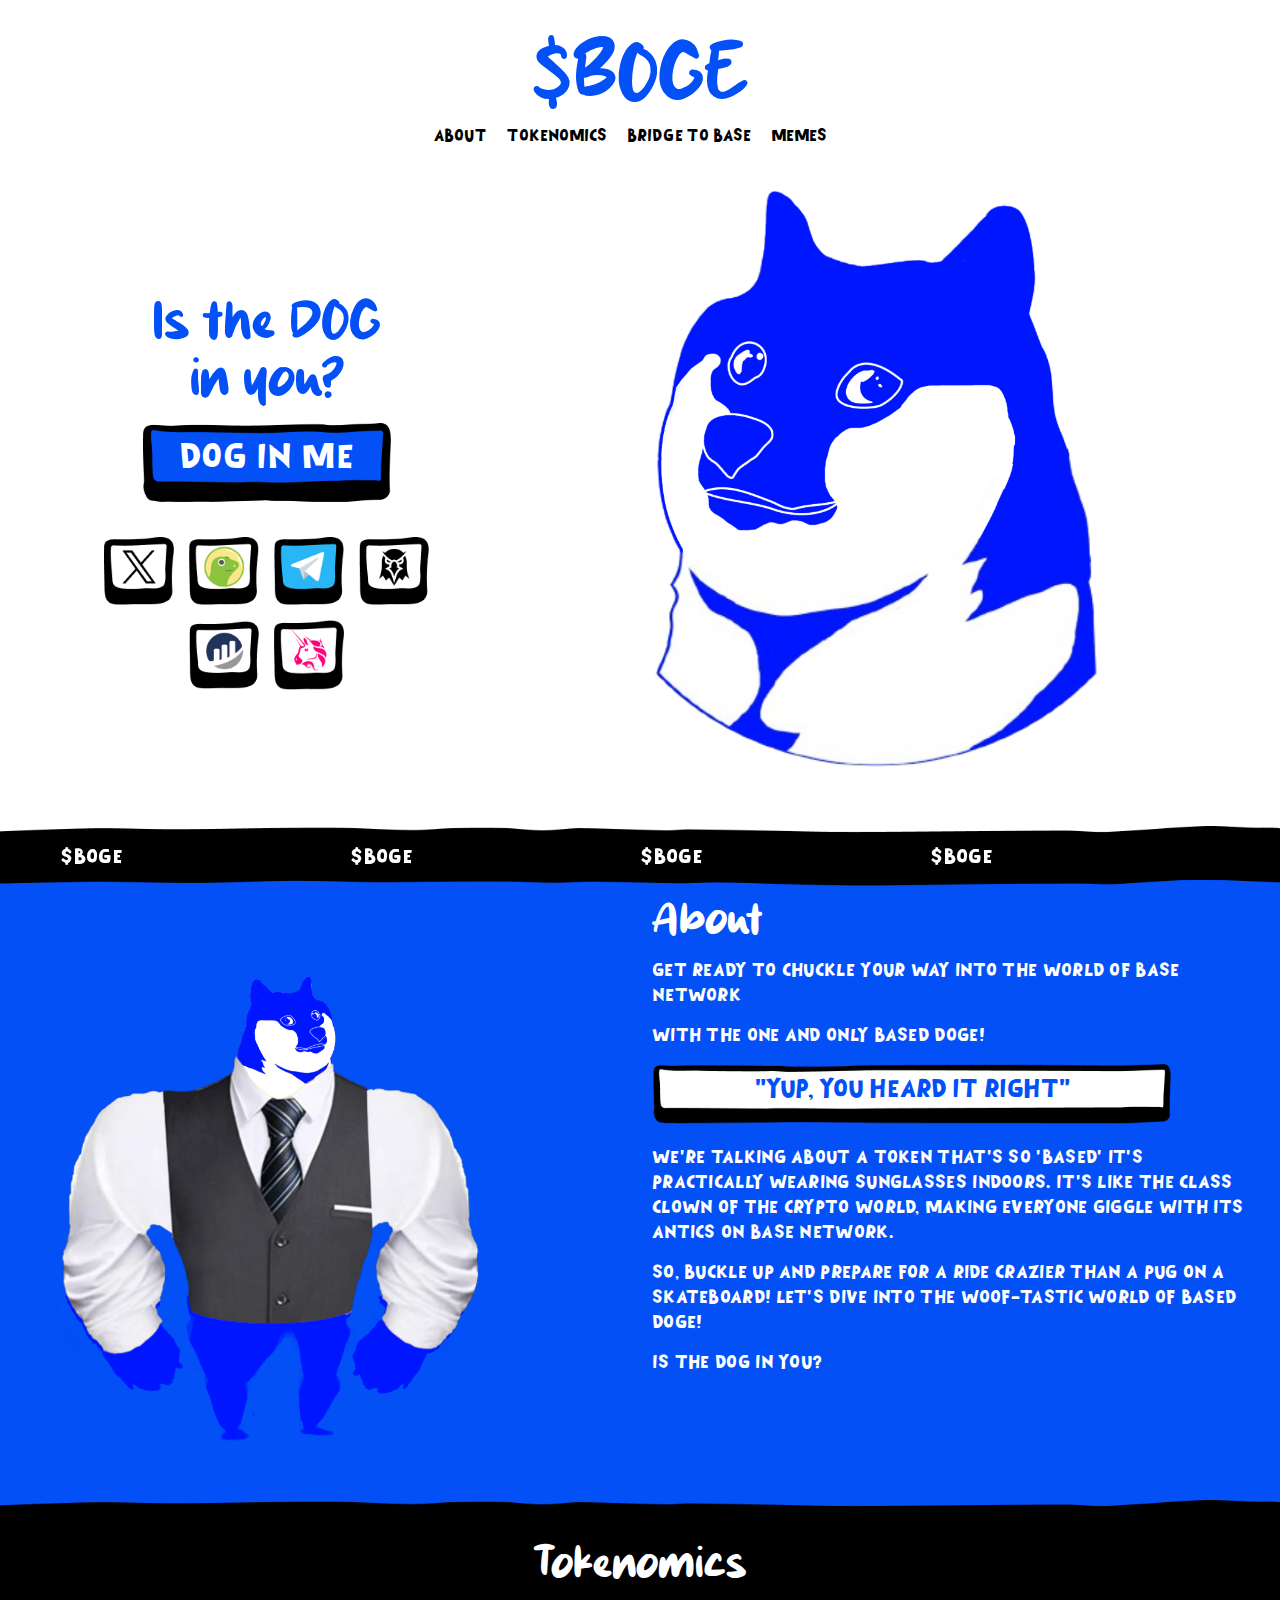
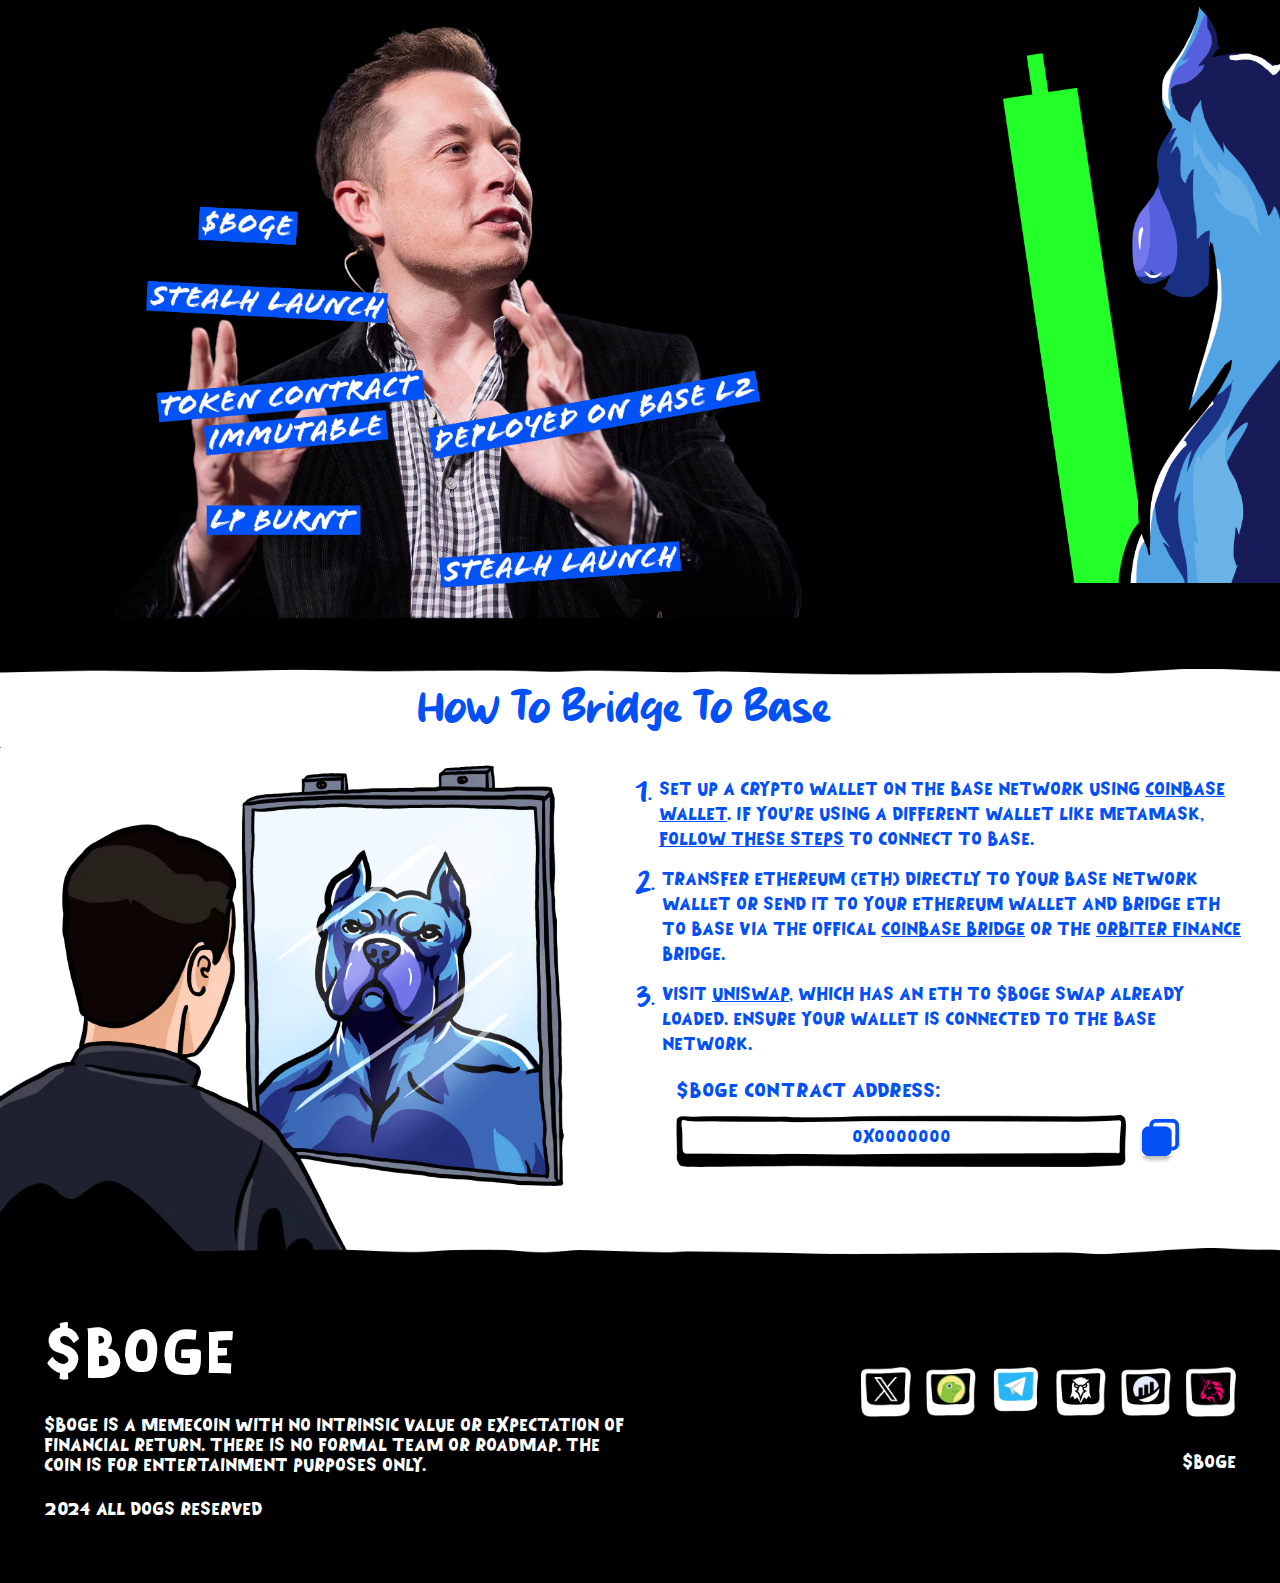
==== dogin.meme/index.html @ ff61453b "Add files via upload" ====
<!DOCTYPE html>
<html lang="en">
	
<!-- Mirrored from dogin.meme/ by HTTrack Website Copier/3.x [XR&CO'2014], Fri, 22 Mar 2024 03:58:10 GMT -->
<head>
		<meta charset="UTF-8" />
		<meta name="viewport" content="width=device-width, initial-scale=1.0" />
		<title>$BOGE</title>
		<meta name="Description" content="$BOGE on Base - the first Farcaster memecoin to launch that represents the Farcaster founder's dog that is in fact not a dog but the primordial dog in him.">
		<link href="https://fonts.googleapis.com/css2?family=Poppins:ital,wght@0,100;0,200;0,300;0,400;0,500;0,600;0,700;0,800;0,900;1,100;1,200;1,300;1,400;1,500;1,600;1,700;1,800;1,900&amp;family=Roboto:ital,wght@0,100;0,300;0,400;0,500;0,700;0,900;1,100;1,300;1,400;1,500;1,700;1,900&amp;display=swap" rel="stylesheet">
		<!-- Library -->
		<link rel="stylesheet" href="assets/css/bootstrap.min.css" />
		<!-- Main css -->
		<link rel="stylesheet" href="assets/scss/main.css" />
		<link rel="stylesheet" href="../cdnjs.cloudflare.com/ajax/libs/font-awesome/5.15.3/css/all.min.css">
		<link rel="stylesheet" href="../cdnjs.cloudflare.com/ajax/libs/slick-carousel/1.8.1/slick.css" />
		<link rel="stylesheet" href="../cdnjs.cloudflare.com/ajax/libs/slick-carousel/1.8.1/slick-theme.css"/>
		<link rel="icon" href="assets/images/favicon.ico" type="image/x-icon">
	</head>

	<body>
		<div id="wrapper">
			<header id="header">
				<div class="container-fluid">
					<div class="row">
						<div class="col-12">
							<h1>$BOGE</h1>
							<nav>
								<ul>
									<li><a href="#about">ABOUT</a></li>
									<li><a href="#tokenomics">TOKENOMICS</a></li>
									<li><a href="#bridge">BRIDGE TO BASE</a></li>
									<li><a href="https://uplink.wtf/doginme/mintboard" target="_blank">MEMES</a></li>
								</ul>
							</nav>
						</div>
					</div>
				</div>
			</header>
			
			<main id="mian" role="main">
				<section class="top-area">
					<div class="container-fluid">
						<div class="row align-items-center">
							<div class="col-lg-5 mb-2 mb-lg-0">
								<div class="t-area">
									<h2>
										Is the DOG<br>
										in you?
									</h2>
									<a href="https://app.uniswap.org" class="btn by-btn" target="_blank">DOG IN ME</a>
									<ul>
										<li><a href="https://x.com" target="_blank"><img src="assets/images/icon01.webp" alt=""></a></li>
										<li><a href="https://www.coingecko.com" target="_blank"><img src="assets/images/icon02.webp" alt=""></a></li>
										<li><a href="https://t.me/" target="_blank"><img src="assets/images/icon03.webp" alt=""></a></li>
										<li><a href="https://dexscreener.com" target="_blank"><img src="assets/images/icon04.webp" alt=""></a></li>
									</ul>
									<ul>
		
										<li><a href="https://basescan.org" target="_blank"><img src="assets/images/icon06.webp" alt=""></a></li>
										<li><a href="https://app.uniswap.org" target="_blank"><img src="assets/images/icon07.webp" alt=""></a></li>
									</ul>
								</div>
							</div>
							<div class="col-lg-7">
								<div class="img-hold d-none d-sm-block">
									<img src="assets/images/img05 (2).png" alt="">
								</div>
								<div class="img-hold d-sm-none">
									<img src="assets/images/img05 (2).png" alt="">
								</div>
							</div>
						</div>
					</div>
				</section>
				<section class="slider-bar">
					<div class="container-fluid">
						<div class="row">
							<div class="col-12">
								<div class="t-slider">
									<div>
										<h2>$BOGE</h2>
									</div>
									<div>
										<h2>$BOGE</h2>
									</div>
									<div>
										<h2>$BOGE</h2>
									</div>
									<div>
										<h2>$BOGE</h2>
									</div>
									<div>
										<h2>$BOGE</h2>
									</div>
									<div>
										<h2>$BOGE</h2>
									</div>
									<div>
										<h2>$BOGE</h2>
									</div>
								</div>
							</div>
						</div>
					</div>
				</section>
				<section class="about-area">
					<div class="container-fluid px-0">
						<div class="row">
							<div class="col-lg-6 order-2 order-lg-1">
								<div class="img-hold">
									<img src="assets/images/img05 (3).png" alt="">
								</div>
							</div>
							<div class="col-lg-6 order-1 order-lg-2">
								<div class="a-text">
									<h2 id="about">About</h2>
									<p>
										Get ready to chuckle your way into the world of Base Network</p>
									<p>
										with the one and only Based Doge!
									</p>
									<a href="" class="d-btn btn" target="_blank">"Yup, you heard it right"</a>
									<p>
										we're talking about a token that's so 'based' it's practically wearing sunglasses indoors. It's like the class clown of the crypto world, making everyone giggle with its antics on Base Network. </p>
									<p>
										So, buckle up and prepare for a ride crazier than a pug on a skateboard! Let's dive into the woof-tastic world of Based Doge!</p>
									<p>	
										Is the dog in you?
									</p>
								</div>
							</div>
						</div>
					</div>
				</section>
				<section class="to-area">
					<div class="container-fluid px-0">
						<div class="row">
							<div class="col-lg-12">
								<h2 id="tokenomics">Tokenomics</h2>
							</div>
						</div>
						<div class="row d-none d-sm-flex">
							<div class="col-lg-8 col-sm-8">
								<div class="img-hold tp">
									<img src="assets/images/img05 (1).png" alt="" style="margin-top: -100px;">
								</div>
							</div>
							<div class="col-lg-4 col-sm-4">
								<div class="img-hold le">
									<img src="assets/images/img06.webp" alt="">
								</div>
							</div>
						</div>
						<div class="row d-sm-none">
							<div class="img-hold tp">
								<img src="assets/images/img05 (1).png" alt="">
							</div>
						</div>
					</div>
				</section>
				<section class="ba-area">
					<div class="container-fluid px-0">
						<div class="row">
							<div class="col-12">
								<h2 id="bridge">How To Bridge To Base</h2>
							</div>
						</div>
						<div class="row">
							<div class="col-lg-12 col-xl-6">
								<div class="img-hold">
									<img src="assets/images/img03.webp" alt="">
								</div>
							</div>
							<div class="col-lg-12 col-xl-6">
								<ul>
									<li>
										<span>1.</span>
										<p>
											Set up a crypto wallet on the Base network using <a href="https://www.coinbase.com/wallet" target="_blank">Coinbase Wallet</a>. If you're using a different wallet like MetaMask, <a href="https://docs.base.org/using-base/" target="_blank">follow these steps</a> to connect to Base. 
										</p>
									</li>
									<li>
										<span>2.</span>
										<p>
											Transfer Ethereum (ETH) directly to your Base network wallet or send it to your Ethereum wallet and bridge ETH to Base via the offical <a href="https://bridge.base.org/deposit" target="_blank">Coinbase bridge</a> or the <a href="https://www.orbiter.finance/" target="_blank">Orbiter Finance</a> bridge.
										</p>
									</li>
									<li>
										<span>3.</span>
										<p>
											Visit <a href="https://app.uniswap.org" target="_blank">Uniswap</a>, which has an ETH to $BOGE swap already loaded. Ensure your wallet is connected to the Base network.
										</p>
									</li>
								</ul>
								<div class="add-area">
									<h3>$BOGE contract address:</h3>
									<div class="bar d-none d-sm-flex">
										<h4>0x0000000</h4>
										<button onclick="copyText()" type="button"><img src="assets/images/icon08.webp" alt=""></button>
									</div>
									<div class="bar d-sm-none">
										<h4>0x6921B130D297cc43754afba22e5EAc<br>0FBf8Db75b</h4>
										<button onclick="copyText()" type="button"><img src="assets/images/icon08.webp" alt=""></button>
										<script>
											function copyText(){
												/* Copy text into clipboard */
												navigator.clipboard.writeText
													("0x0000000");
											}
										</script>
									</div>
								</div>
							</div>
						</div>
					</div>
				</section>
			</main>
			<footer id="footer">
				<div class="container-fluid">
					<div class="row align-items-center">
						<div class="col-lg-6">
							<h2>$BOGE</h2>
							<p>$BOGE is a memecoin with no intrinsic value or expectation of financial return. There is no formal team or roadmap. the coin is for entertainment purposes only.</p>
							</br><p>2024 ALL DOGS RESERVED</p>
						</div>
						<div class="col-lg-6">
							<ul>
								<li><a href="https://x.com/" target="_blank"><img src="assets/images/icon09.webp" alt=""></a></li>
								<li><a href="https://www.coingecko.com" target="_blank"><img src="assets/images/icon10.webp" alt=""></a></li>
								<li><a href="https://t.me/" target="_blank"><img src="assets/images/icon11.webp" alt=""></a></li>
								<li><a href="https://dexscreener.com" target="_blank"><img src="assets/images/icon12.webp" alt=""></a></li>
								<li><a href="https://basescan.org/" target="_blank"><img src="assets/images/icon14.webp" alt=""></a></li>
								<li><a href="https://app.uniswap.org/" target="_blank"><img src="assets/images/icon15.webp" alt=""></a></li>
							</ul>
							<h5 class="tr">$BOGE</h5>
						</div>
					</div>
				</div>
			</footer>
		</div>
	</body>	

	<!-- All js Goes here -->
	<script src="assets/js/bootstrap.bundle.min.js"></script>
	<script src="../cdnjs.cloudflare.com/ajax/libs/jquery/2.1.3/jquery.min.js"></script>
	<script src="../cdnjs.cloudflare.com/ajax/libs/slick-carousel/1.8.1/slick.js"></script>
	<script src="assets/js/app.js"></script>


<!-- Mirrored from dogin.meme/ by HTTrack Website Copier/3.x [XR&CO'2014], Fri, 22 Mar 2024 03:58:23 GMT -->
</html>
---- dogin.meme/assets/scss/main.css ----
* {
  margin: 0;
  padding: 0;
  box-sizing: border-box;
}

html {
  overflow-x: hidden;
}

h1,
h2,
h3,
h4,
h5,
h6,
ul,
ol,
li,
p {
  padding: 0;
  margin: 0;
}

ul,
ol,
li {
  list-style: none;
}

input,
button {
  border: 0px;
}
input:focus,
button:focus {
  outline: none;
  box-shadow: none;
}

a {
  text-decoration: none;
}

img {
  max-width: 100%;
}

button {
  display: inline-block;
  background-color: transparent;
}

body {
  font-weight: 400;
  font-family: "Birdgo", sans-serif;
  background: #fff;
  overflow: hidden;
}

#wrapper {
  margin: 0 auto;
  width: 100%;
}

@font-face {
  font-family: "Birdgo";
  src: url("../fonts/Birdgo.eot");
  src: url("../fonts/Birdgod41d.eot?#iefix") format("embedded-opentype"), url("../fonts/Birdgo.woff2") format("woff2"), url("../fonts/Birdgo.woff") format("woff"), url("../fonts/Birdgo.ttf") format("truetype"), url("../fonts/Birdgo.svg#Birdgo") format("svg");
  font-weight: normal;
  font-style: normal;
  font-display: swap;
}
@font-face {
  font-family: "SweetiePotato";
  src: url("../fonts/SweetiePotato.eot");
  src: url("../fonts/SweetiePotatod41d.eot?#iefix") format("embedded-opentype"), url("../fonts/SweetiePotato.woff2") format("woff2"), url("../fonts/SweetiePotato.woff") format("woff"), url("../fonts/SweetiePotato.ttf") format("truetype"), url("../fonts/SweetiePotato.svg#SweetiePotato") format("svg");
  font-weight: normal;
  font-style: normal;
  font-display: swap;
}
.top-area {
  padding: 0 6rem;
}
@media (max-width: 1280px) {
  .top-area {
    padding: 0;
  }
}
.top-area .img-hold {
  text-align: left;
}
.top-area .t-area {
  text-align: center;
}
.top-area .t-area h2 {
  color: #0250F6;
  font-family: "SweetiePotato", sans-serif;
  font-size: 90px;
  font-style: normal;
  font-weight: 400;
  line-height: 92px;
  margin: 0 0 15px;
}
@media (max-width: 1850px) {
  .top-area .t-area h2 {
    font-size: 75px;
    line-height: 77px;
  }
}
@media (max-width: 1550px) {
  .top-area .t-area h2 {
    font-size: 55px;
    line-height: 57px;
  }
}
@media (max-width: 767px) {
  .top-area .t-area h2 br {
    display: none;
  }
}
@media (max-width: 575px) {
  .top-area .t-area h2 {
    font-size: 40px;
    line-height: 42px;
  }
}
.top-area .t-area .by-btn {
  color: #FFF;
  font-size: 60px;
  font-weight: 400;
  line-height: 65px;
  background: url(../images/bg01.webp) no-repeat;
  background-size: 100%;
  width: 360px;
  height: 115px;
  display: inline-block;
  padding: 18px 15px;
  margin: 0 0 45px;
}
@media (max-width: 1850px) {
  .top-area .t-area .by-btn {
    width: 300px;
    height: 96px;
    padding: 15px 15px;
    font-size: 48px;
    line-height: 50px;
    margin: 0 0 35px;
  }
}
@media (max-width: 1550px) {
  .top-area .t-area .by-btn {
    font-size: 35px;
    line-height: 37px;
    width: 250px;
    height: 80px;
  }
}
.top-area .t-area ul {
  display: flex;
  align-items: center;
  justify-content: center;
  margin: 0 0 25px;
}
@media (max-width: 1550px) {
  .top-area .t-area ul {
    margin: 0 0 15px;
  }
}
.top-area .t-area ul li {
  margin: 0 25px 0 0;
}
@media (max-width: 1550px) {
  .top-area .t-area ul li {
    margin: 0 15px 0 0;
  }
  .top-area .t-area ul li img {
    width: 70px;
  }
}
.top-area .t-area ul li:last-child {
  margin: 0;
}

.slider-bar {
  background: #000;
  padding: 10px 6rem;
  position: relative;
}
@media (max-width: 1400px) {
  .slider-bar {
    padding: 10px 3rem;
  }
}
@media (max-width: 1024px) {
  .slider-bar {
    padding: 10px 1rem;
  }
}
@media (max-width: 575px) {
  .slider-bar {
    padding: 10px 0.5rem;
  }
}
.slider-bar:before {
  position: absolute;
  top: -13px;
  left: 0;
  right: 0;
  bottom: auto;
  content: "";
  background: url(../images/bg02.webp) no-repeat;
  background-size: 100%;
  width: 100%;
  height: 20px;
  z-index: 9;
}
@media (max-width: 1550px) {
  .slider-bar:before {
    top: -10px;
  }
}
@media (max-width: 1280px) {
  .slider-bar:before {
    top: -8px;
  }
}
@media (max-width: 991px) {
  .slider-bar:before {
    top: -5px;
  }
}
@media (max-width: 575px) {
  .slider-bar:before {
    top: -3px;
    height: 7px;
  }
}
.slider-bar:after {
  position: absolute;
  top: auto;
  left: 0;
  right: 0;
  bottom: -10px;
  content: "";
  background: url(../images/bg03.webp) no-repeat;
  background-size: 100%;
  width: 100%;
  height: 20px;
  z-index: 9;
}
.slider-bar .t-slider h2 {
  color: #FFF;
  font-size: 25px;
  font-weight: 400;
  line-height: 30px;
}
@media (max-width: 1550px) {
  .slider-bar .t-slider h2 {
    font-size: 20px;
    line-height: 25px;
  }
}
@media (max-width: 992px) {
  .slider-bar .t-slider h2 {
    font-size: 16px;
    line-height: 18px;
  }
}
@media (max-width: 767px) {
  .slider-bar .t-slider h2 {
    font-size: 14px;
    line-height: 16px;
  }
}

.about-area {
  background: #0350F6;
}
.about-area .a-text {
  padding: 5rem 10rem 0 0;
}
@media (max-width: 1550px) {
  .about-area .a-text {
    padding: 3rem 3rem 0 0;
  }
}
@media (max-width: 1280px) {
  .about-area .a-text {
    padding: 1rem 2rem 0 0;
  }
}
@media (max-width: 991px) {
  .about-area .a-text {
    padding: 2rem 2rem;
    text-align: center;
  }
}
@media (max-width: 575px) {
  .about-area .a-text {
    padding: 1rem 1rem;
  }
}
.about-area .a-text h2 {
  color: #FFF;
  font-size: 90px;
  font-weight: 400;
  line-height: 92px;
  margin: 0 0 30px;
  font-family: "SweetiePotato", sans-serif;
}
@media (max-width: 1850px) {
  .about-area .a-text h2 {
    font-size: 75px;
    line-height: 77px;
    margin: 0 0 20px;
  }
}
@media (max-width: 1550px) {
  .about-area .a-text h2 {
    font-size: 60px;
    line-height: 67px;
    margin: 0 0 20px;
  }
}
@media (max-width: 1280px) {
  .about-area .a-text h2 {
    font-size: 45px;
    line-height: 47px;
    margin: 0 0 15px;
  }
}
.about-area .a-text p {
  color: #FFF;
  font-size: 30px;
  font-weight: 400;
  line-height: 38px;
  letter-spacing: 0.3px;
  margin: 0 0 25px;
}
@media (max-width: 1850px) {
  .about-area .a-text p {
    font-size: 25px;
    line-height: 35px;
    margin: 0 0 20px;
  }
}
@media (max-width: 1550px) {
  .about-area .a-text p {
    font-size: 20px;
    line-height: 30px;
    margin: 0 0 20px;
  }
}
@media (max-width: 1280px) {
  .about-area .a-text p {
    font-size: 18px;
    line-height: 25px;
    margin: 0 0 15px;
  }
}
@media (max-width: 480px) {
  .about-area .a-text p {
    font-size: 16px;
    line-height: 22px;
  }
}
.about-area .a-text .d-btn {
  color: #0250F6;
  text-align: center;
  font-size: 44px;
  font-weight: 400;
  line-height: 47px;
  background: url(../images/bg04.webp) no-repeat;
  background-size: 100%;
  max-width: 735px;
  width: 100%;
  height: 84px;
  padding: 12px 15px;
  margin: 0 0 30px;
}
@media (max-width: 1850px) {
  .about-area .a-text .d-btn {
    max-width: 620px;
    height: 72px;
    font-size: 35px;
    line-height: 37px;
    margin: 0 0 20px;
  }
}
@media (max-width: 1550px) {
  .about-area .a-text .d-btn {
    max-width: 520px;
    height: 62px;
    font-size: 25px;
    line-height: 35px;
    padding: 8px 10px;
  }
}
@media (max-width: 1100px) {
  .about-area .a-text .d-btn {
    max-width: 400px;
    height: 47px;
    font-size: 20px;
    line-height: 22px;
    padding: 8px 10px;
    margin: 0 0 15px;
  }
}
@media (max-width: 575px) {
  .about-area .a-text .d-btn {
    padding: 6px 10px;
  }
}

.to-area {
  background: #000;
  padding: 4rem 0 0;
  position: relative;
}
@media (max-width: 1550px) {
  .to-area {
    padding: 2rem 0 0;
  }
}
@media (max-width: 767px) {
  .to-area {
    padding: 1rem 0 0;
  }
}
.to-area:before {
  position: absolute;
  top: -13px;
  left: 0;
  right: 0;
  bottom: auto;
  content: "";
  background: url(../images/bg02.webp) no-repeat;
  background-size: 100%;
  width: 100%;
  height: 20px;
  z-index: 9;
}
@media (max-width: 1550px) {
  .to-area:before {
    top: -10px;
  }
}
@media (max-width: 1280px) {
  .to-area:before {
    top: -8px;
  }
}
@media (max-width: 992px) {
  .to-area:before {
    top: -6px;
  }
}
@media (max-width: 767px) {
  .to-area:before {
    top: -4px;
  }
}
.to-area:after {
  position: absolute;
  top: auto;
  left: 0;
  right: 0;
  bottom: -10px;
  content: "";
  background: url(../images/bg03.webp) no-repeat;
  background-size: 100%;
  width: 100%;
  height: 20px;
  z-index: 9;
}
@media (max-width: 1024px) {
  .to-area:after {
    height: 14px;
  }
}
.to-area h2 {
  text-align: center;
  color: #FFF;
  font-family: "SweetiePotato", sans-serif;
  font-size: 90px;
  font-style: normal;
  font-weight: 400;
  line-height: 92px;
}
@media (max-width: 1850px) {
  .to-area h2 {
    font-size: 75px;
    line-height: 77px;
  }
}
@media (max-width: 1550px) {
  .to-area h2 {
    font-size: 60px;
    line-height: 67px;
  }
}
@media (max-width: 1280px) {
  .to-area h2 {
    font-size: 45px;
    line-height: 47px;
  }
}
.to-area .img-hold.tp {
  margin: 0;
  text-align: right;
}
@media (max-width: 1650px) {
  .to-area .img-hold.tp {
    padding: 0 0 0 4rem;
  }
}
@media (max-width: 1024px) {
  .to-area .img-hold.tp {
    padding: 0 0 0 2rem;
    height: 100%;
    display: flex;
    align-items: flex-end;
  }
}
.to-area .img-hold.le {
  text-align: right;
  margin: -3.8rem 0 0 0;
}
@media (max-width: 1650px) {
  .to-area .img-hold.le {
    margin: 0;
    padding: 0 0 0 10rem;
  }
}
@media (max-width: 1550px) {
  .to-area .img-hold.le {
    padding: 0 0 0 9rem;
  }
}
@media (max-width: 1350px) {
  .to-area .img-hold.le {
    padding: 0 0 0 8rem;
  }
}
@media (max-width: 1100px) {
  .to-area .img-hold.le {
    padding: 0 0 0 7rem;
  }
}
@media (max-width: 1024px) {
  .to-area .img-hold.le {
    padding: 0 0 0 4rem;
  }
}
@media (max-width: 767px) {
  .to-area .img-hold.le {
    padding: 0 0 0 2rem;
  }
}

.ba-area {
  padding: 5rem 7rem 0 0;
}
@media (max-width: 1550px) {
  .ba-area {
    padding: 3rem 3rem 0 0;
  }
}
@media (max-width: 1280px) {
  .ba-area {
    padding: 1rem 2rem 0 0;
  }
}
@media (max-width: 1199px) {
  .ba-area {
    padding: 1rem 0 0;
  }
}
.ba-area h2 {
  text-align: center;
  color: #0350F6;
  font-family: "SweetiePotato", sans-serif;
  font-size: 90px;
  font-weight: 400;
  line-height: 92px;
  margin: 0 0 50px;
}
@media (max-width: 1850px) {
  .ba-area h2 {
    font-size: 75px;
    line-height: 77px;
    margin: 0 0 40px;
  }
}
@media (max-width: 1550px) {
  .ba-area h2 {
    font-size: 60px;
    line-height: 67px;
    margin: 0 0 20px;
  }
}
@media (max-width: 1280px) {
  .ba-area h2 {
    font-size: 45px;
    line-height: 47px;
    margin: 0 0 15px;
  }
}
.ba-area ul {
  padding: 30px 0 0;
}
@media (max-width: 1199px) {
  .ba-area ul {
    padding: 30px 30px;
  }
}
@media (max-width: 575px) {
  .ba-area ul {
    padding: 15px 15px;
  }
}
.ba-area ul li {
  display: flex;
  align-items: flex-start;
  color: #0350F6;
  font-size: 30px;
  font-weight: 400;
  line-height: 38px;
  margin: 0 0 40px;
}
@media (max-width: 1850px) {
  .ba-area ul li {
    font-size: 25px;
    line-height: 33px;
    margin: 0 0 30px;
  }
}
@media (max-width: 1650px) {
  .ba-area ul li {
    margin: 0 0 20px;
  }
}
@media (max-width: 1550px) {
  .ba-area ul li {
    font-size: 20px;
    line-height: 28px;
  }
}
@media (max-width: 1280px) {
  .ba-area ul li {
    font-size: 18px;
    line-height: 25px;
    margin: 0 0 15px;
  }
}
@media (max-width: 480px) {
  .ba-area ul li {
    font-size: 16px;
    line-height: 20px;
  }
}
.ba-area ul li:last-child {
  margin: 0 0 50px;
}
@media (max-width: 1650px) {
  .ba-area ul li:last-child {
    margin: 0 0 30px;
  }
}
@media (max-width: 1280px) {
  .ba-area ul li:last-child {
    margin: 0 0 20px;
  }
}
@media (max-width: 1199px) {
  .ba-area ul li:last-child {
    margin: 0;
  }
}
.ba-area ul li span {
  font-size: 50px;
  line-height: 52px;
  font-family: "SweetiePotato", sans-serif;
}
@media (max-width: 1850px) {
  .ba-area ul li span {
    font-size: 40px;
    line-height: 42px;
  }
}
@media (max-width: 1550px) {
  .ba-area ul li span {
    font-size: 30px;
    line-height: 32px;
  }
}
.ba-area ul li span {
  padding: 0 7px 0 0;
}
.ba-area ul li a {
  text-decoration: underline;
  color: #0350F6;
}
.ba-area .add-area {
  padding: 0 0 0 40px;
}
@media (max-width: 1199px) {
  .ba-area .add-area {
    padding: 0 0 40px 40px;
  }
}
@media (max-width: 1024px) {
  .ba-area .add-area {
    padding: 0 0 40px 30px;
  }
}
@media (max-width: 575px) {
  .ba-area .add-area {
    padding: 0 0 15px 15px;
  }
}
.ba-area .add-area h3 {
  color: #0350F6;
  font-size: 30px;
  font-weight: 400;
  line-height: 32px;
  margin: 0 0 10px;
}
@media (max-width: 1850px) {
  .ba-area .add-area h3 {
    font-size: 25px;
    line-height: 27px;
  }
}
@media (max-width: 1550px) {
  .ba-area .add-area h3 {
    font-size: 20px;
    line-height: 28px;
  }
}
.ba-area .add-area .bar {
  display: flex;
  align-items: center;
}
@media (max-width: 575px) {
  .ba-area .add-area .bar {
    flex-wrap: wrap;
  }
}
.ba-area .add-area .bar h4 {
  color: #0350F6;
  text-align: center;
  font-size: 25px;
  font-weight: 400;
  line-height: 27px;
  max-width: 695px;
  height: 80px;
  width: 100%;
  background: url(../images/bg05.webp) no-repeat;
  background-size: 100%;
  padding: 20px 15px;
}
@media (max-width: 1850px) {
  .ba-area .add-area .bar h4 {
    font-size: 20px;
    line-height: 22px;
    max-width: 570px;
    height: 67px;
    padding: 18px 15px;
  }
}
@media (max-width: 1350px) {
  .ba-area .add-area .bar h4 {
    font-size: 18px;
    line-height: 20px;
    max-width: 480px;
    height: 56px;
    padding: 15px 15px;
  }
}
@media (max-width: 1280px) {
  .ba-area .add-area .bar h4 {
    font-size: 16px;
    line-height: 18px;
    max-width: 450px;
    height: 53px;
    padding: 13px 15px;
  }
}
@media (max-width: 575px) {
  .ba-area .add-area .bar h4 {
    width: 80%;
    background: url(../images/bg06.webp) no-repeat;
    background-size: 100%;
    height: 90px;
    text-align: left;
    padding: 18px 15px;
  }
}
@media (max-width: 480px) {
  .ba-area .add-area .bar h4 {
    padding: 13px 15px;
  }
}
@media (max-width: 420px) {
  .ba-area .add-area .bar h4 {
    font-size: 14px;
    line-height: 16px;
    height: 80px;
    padding: 10px 9px;
  }
}
.ba-area .add-area .bar button {
  margin: 0 0 0 12px;
}
@media (max-width: 575px) {
  .ba-area .add-area .bar button {
    width: 20%;
    margin: 0;
  }
}

#header {
  padding: 2rem 6rem 15px;
}
@media (max-width: 575px) {
  #header {
    padding: 2rem 0 15px;
  }
}
#header h1 {
  color: #0350F6;
  text-align: center;
  font-family: "SweetiePotato", sans-serif;
  font-size: 140px;
  font-weight: 400;
  line-height: 142px;
}
@media (max-width: 1850px) {
  #header h1 {
    font-size: 100px;
    line-height: 102px;
  }
}
@media (max-width: 1850px) {
  #header h1 {
    font-size: 80px;
    line-height: 82px;
    margin: 0 0 10px;
  }
}

#footer {
  background: #000;
  padding: 4rem 2rem;
  position: relative;
}
@media (max-width: 1100px) {
  #footer {
    padding: 2rem 2rem;
  }
}
#footer:before {
  position: absolute;
  top: -13px;
  left: 0;
  right: 0;
  bottom: auto;
  content: "";
  background: url(../images/bg02.webp) no-repeat;
  background-size: 100%;
  width: 100%;
  height: 20px;
  z-index: 9;
}
@media (max-width: 1550px) {
  #footer:before {
    top: -10px;
  }
}
@media (max-width: 1280px) {
  #footer:before {
    top: -8px;
  }
}
@media (max-width: 992px) {
  #footer:before {
    top: -6px;
  }
}
@media (max-width: 767px) {
  #footer:before {
    top: -4px;
  }
}
#footer ul {
  display: flex;
  align-items: center;
  margin: 0 0 35px;
  justify-content: flex-end;
}
@media (max-width: 992px) {
  #footer ul {
    justify-content: center;
    margin: 0 0 15px;
  }
}
#footer ul li {
  margin: 0 20px 0 0;
}
#footer ul li:last-child {
  margin: 0;
}
@media (max-width: 1550px) {
  #footer ul li {
    margin: 0 15px 0 0;
  }
  #footer ul li img {
    width: 50px;
  }
}
#footer h5 {
  color: #FFF;
  font-size: 18px;
  font-weight: 400;
  line-height: 20px;
}
#footer h5.tr {
  text-align: right;
}
@media (max-width: 992px) {
  #footer h5.tr {
    text-align: center;
  }
}
#footer h2 {
  color: #FFF;
  font-size: 63px;
  font-weight: 400;
  line-height: 65px;
  margin: 0 0 50px;
}
@media (max-width: 1400px) {
  #footer h2 {
    margin: 0 0 30px;
  }
}
@media (max-width: 992px) {
  #footer h2 {
    text-align: center;
    margin: 0 0 15px;
  }
}
@media (max-width: 992px) {
  #footer h2 {
    font-size: 50px;
    line-height: 52px;
  }
}
#footer p {
  color: #FFF;
  font-size: 18px;
  font-weight: 400;
  line-height: 20px;
}
@media (max-width: 992px) {
  #footer p {
    text-align: center;
    margin: 0 0 15px;
  }
}/*# sourceMappingURL=main.css.map */

#header nav {
  display: flex;
  justify-content: center; 
  align-items: center; 
}

#header nav ul {
  list-style-type: none;
  margin: 0;
  padding: 0;
  display: flex;
}

#header nav ul li {
  margin-right: 20px; 
}

#header nav ul li a {
  text-decoration: none;
  color: #000; 
}
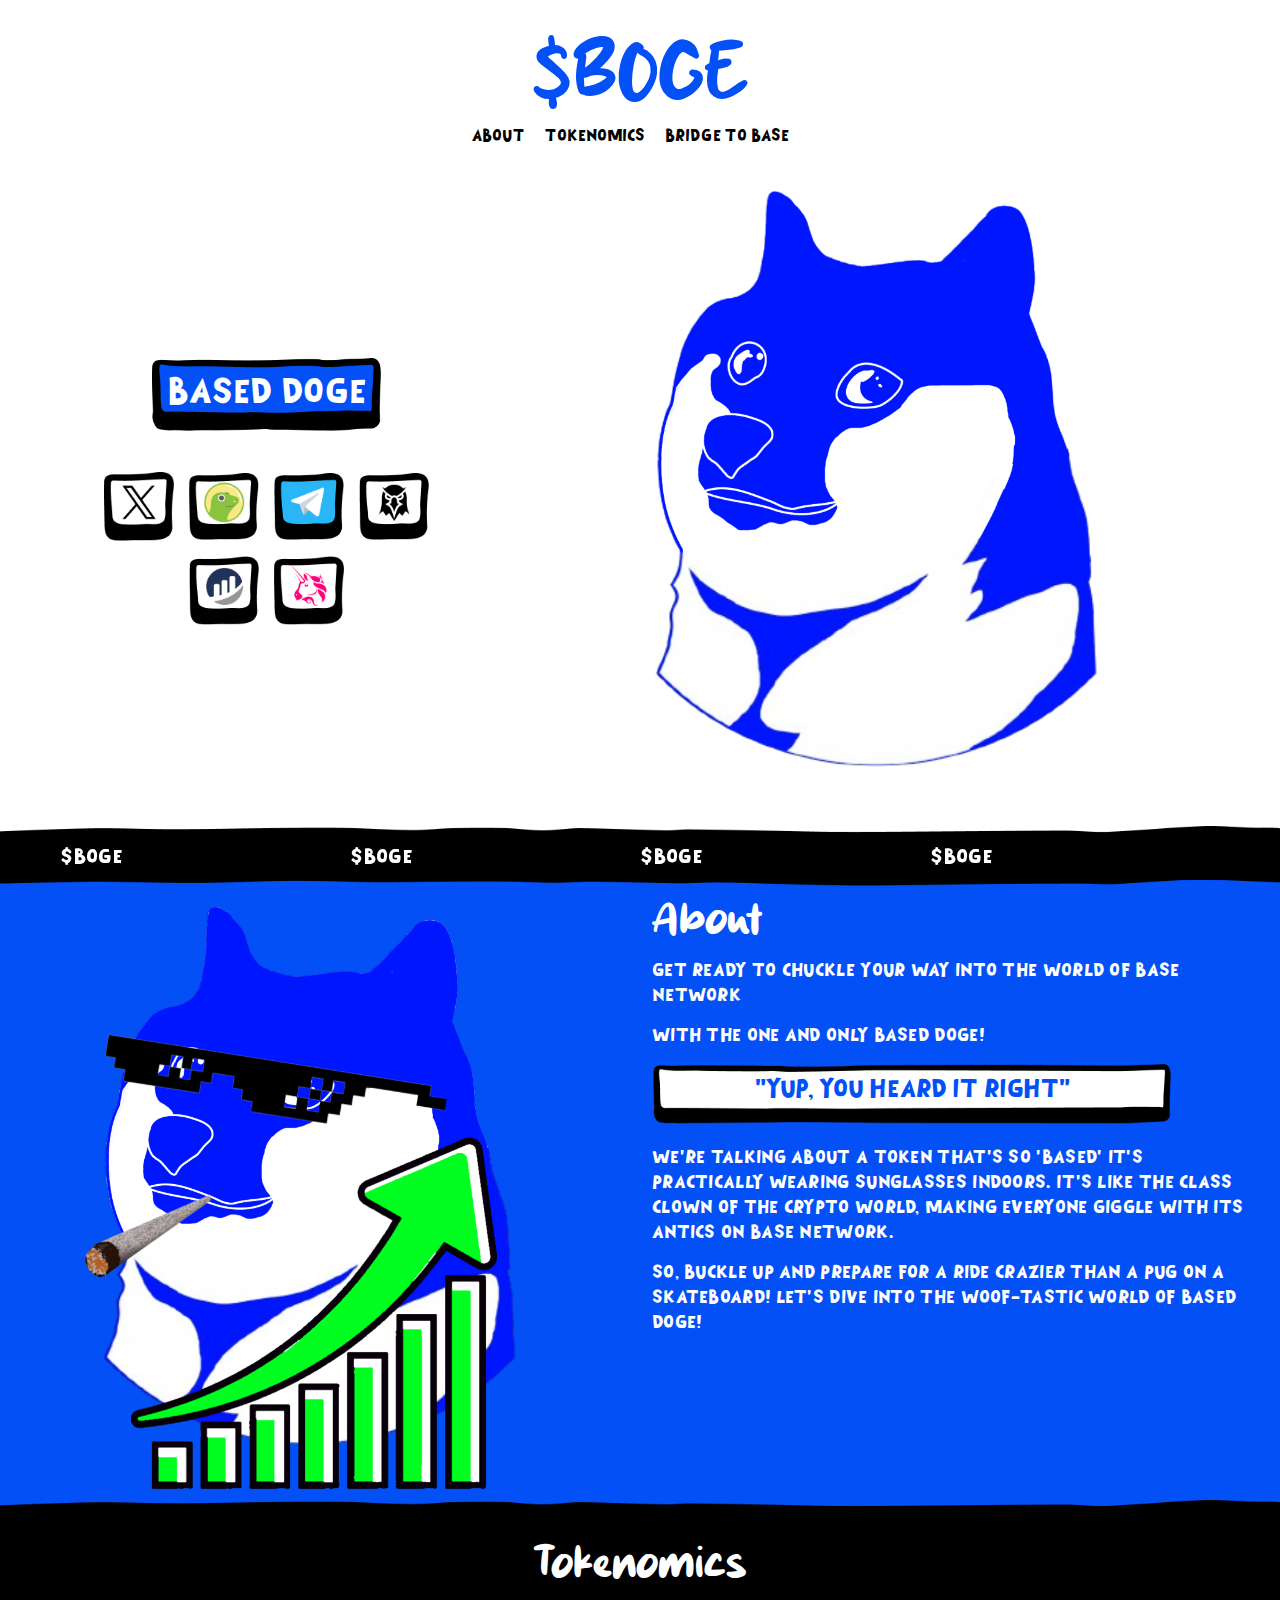
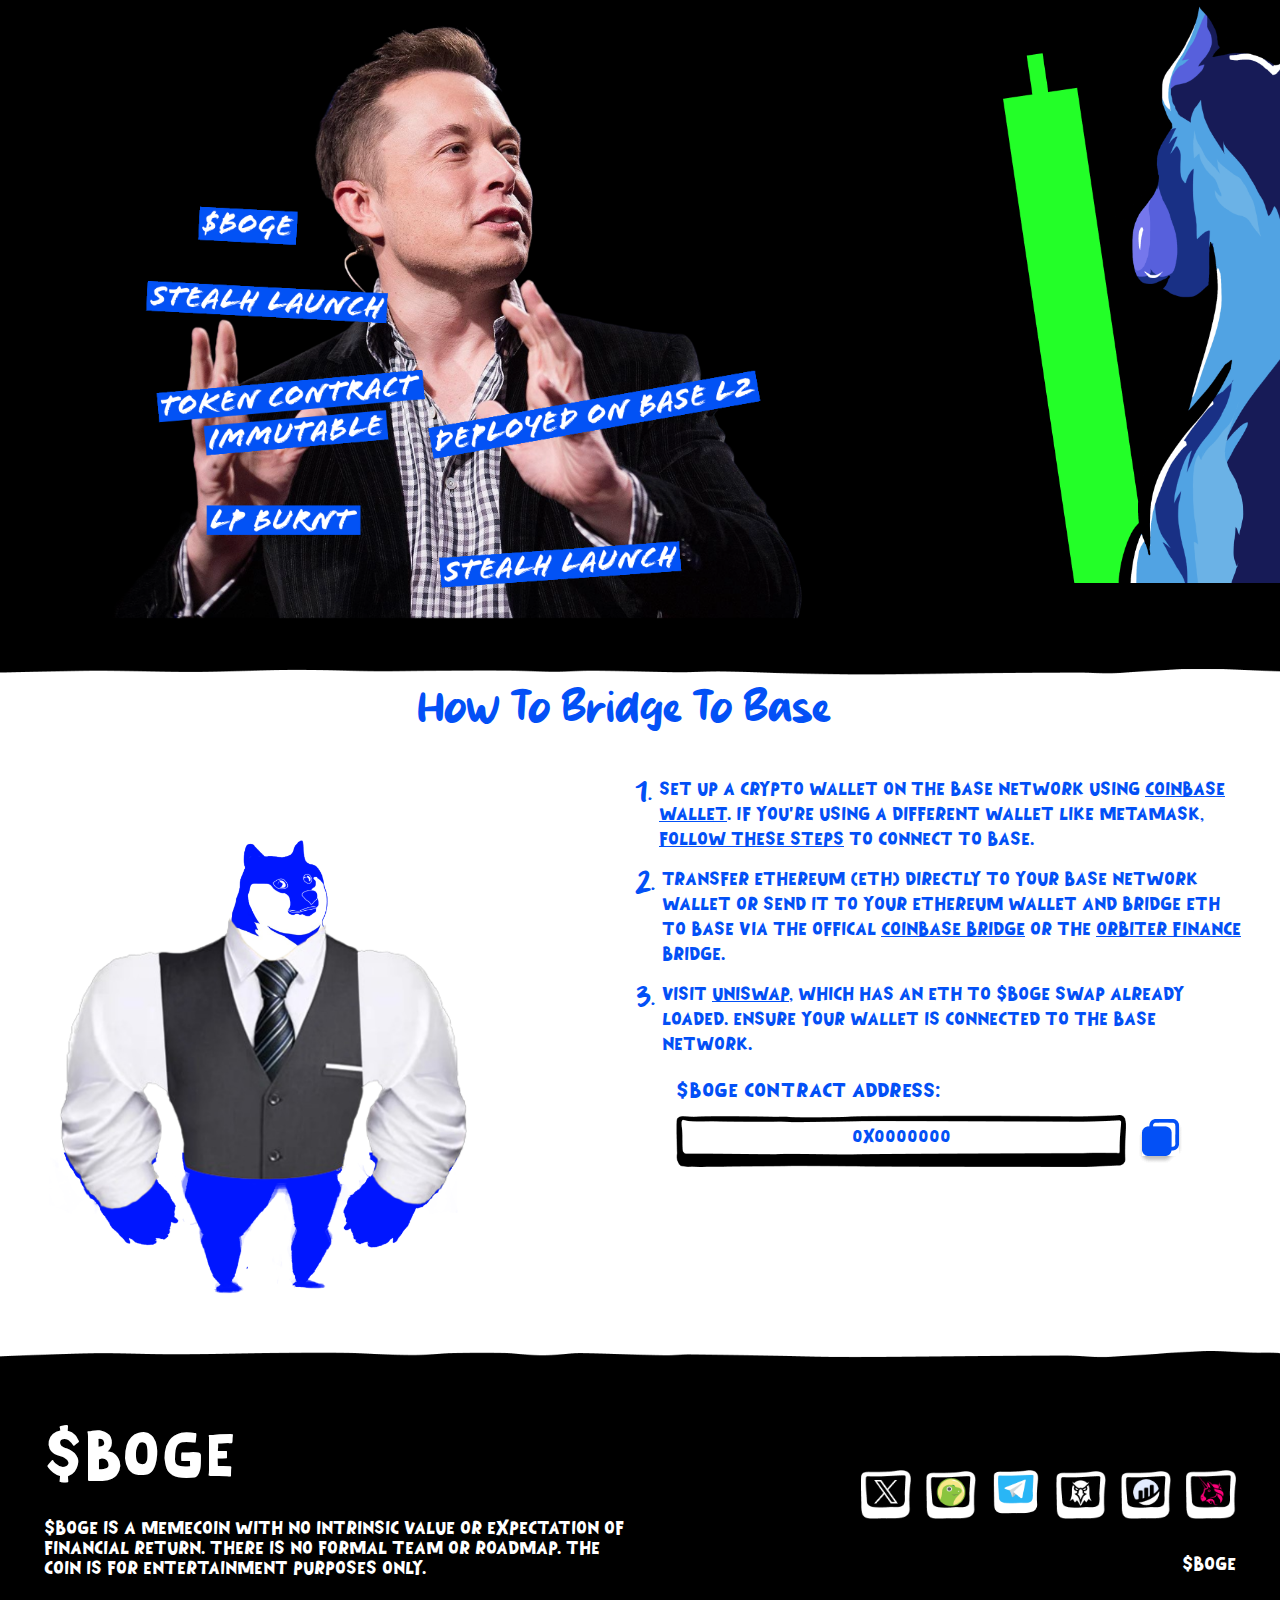
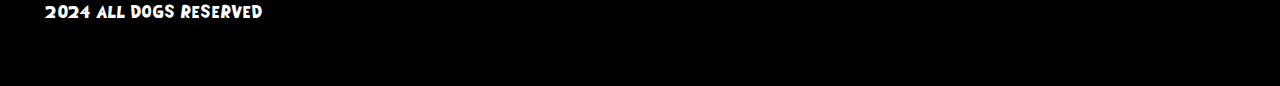
==== commit 71e34a35: "Update index.html" ====
--- a/dogin.meme/index.html
+++ b/dogin.meme/index.html
@@ -30,7 +30,7 @@
 									<li><a href="#about">ABOUT</a></li>
 									<li><a href="#tokenomics">TOKENOMICS</a></li>
 									<li><a href="#bridge">BRIDGE TO BASE</a></li>
-									<li><a href="https://uplink.wtf/doginme/mintboard" target="_blank">MEMES</a></li>
+								
 								</ul>
 							</nav>
 						</div>
@@ -44,11 +44,8 @@
 						<div class="row align-items-center">
 							<div class="col-lg-5 mb-2 mb-lg-0">
 								<div class="t-area">
-									<h2>
-										Is the DOG<br>
-										in you?
-									</h2>
-									<a href="https://app.uniswap.org" class="btn by-btn" target="_blank">DOG IN ME</a>
+									
+									<a href="https://app.uniswap.org" class="btn by-btn" target="_blank" style="width: auto;">Based Doge</a>
 									<ul>
 										<li><a href="https://x.com" target="_blank"><img src="assets/images/icon01.webp" alt=""></a></li>
 										<li><a href="https://www.coingecko.com" target="_blank"><img src="assets/images/icon02.webp" alt=""></a></li>
@@ -109,7 +106,7 @@
 						<div class="row">
 							<div class="col-lg-6 order-2 order-lg-1">
 								<div class="img-hold">
-									<img src="assets/images/img05 (3).png" alt="">
+									<img src="assets/images/img04.png" alt="">
 								</div>
 							</div>
 							<div class="col-lg-6 order-1 order-lg-2">
@@ -125,9 +122,7 @@
 										we're talking about a token that's so 'based' it's practically wearing sunglasses indoors. It's like the class clown of the crypto world, making everyone giggle with its antics on Base Network. </p>
 									<p>
 										So, buckle up and prepare for a ride crazier than a pug on a skateboard! Let's dive into the woof-tastic world of Based Doge!</p>
-									<p>	
-										Is the dog in you?
-									</p>
+									
 								</div>
 							</div>
 						</div>
@@ -169,7 +164,7 @@
 						<div class="row">
 							<div class="col-lg-12 col-xl-6">
 								<div class="img-hold">
-									<img src="assets/images/img03.webp" alt="">
+									<img src="assets/images/img05 (3).png" alt="">
 								</div>
 							</div>
 							<div class="col-lg-12 col-xl-6">
